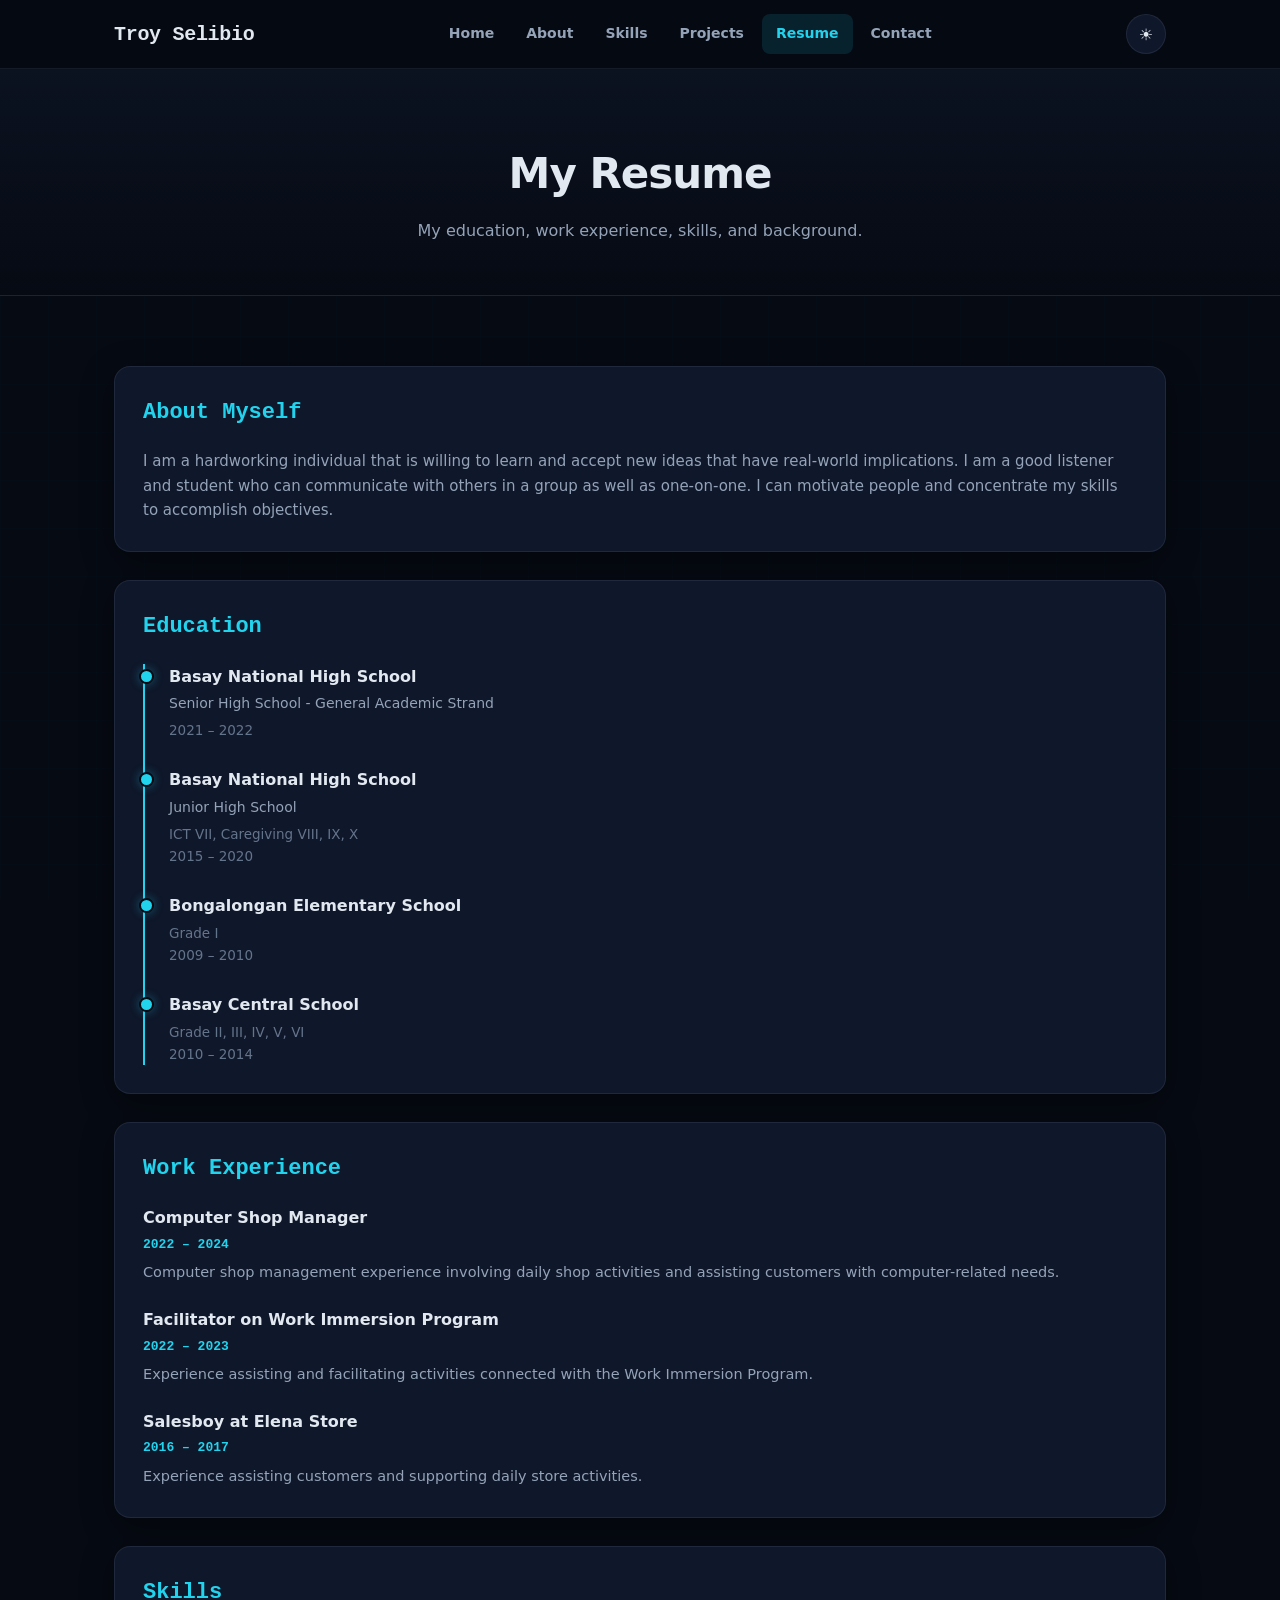
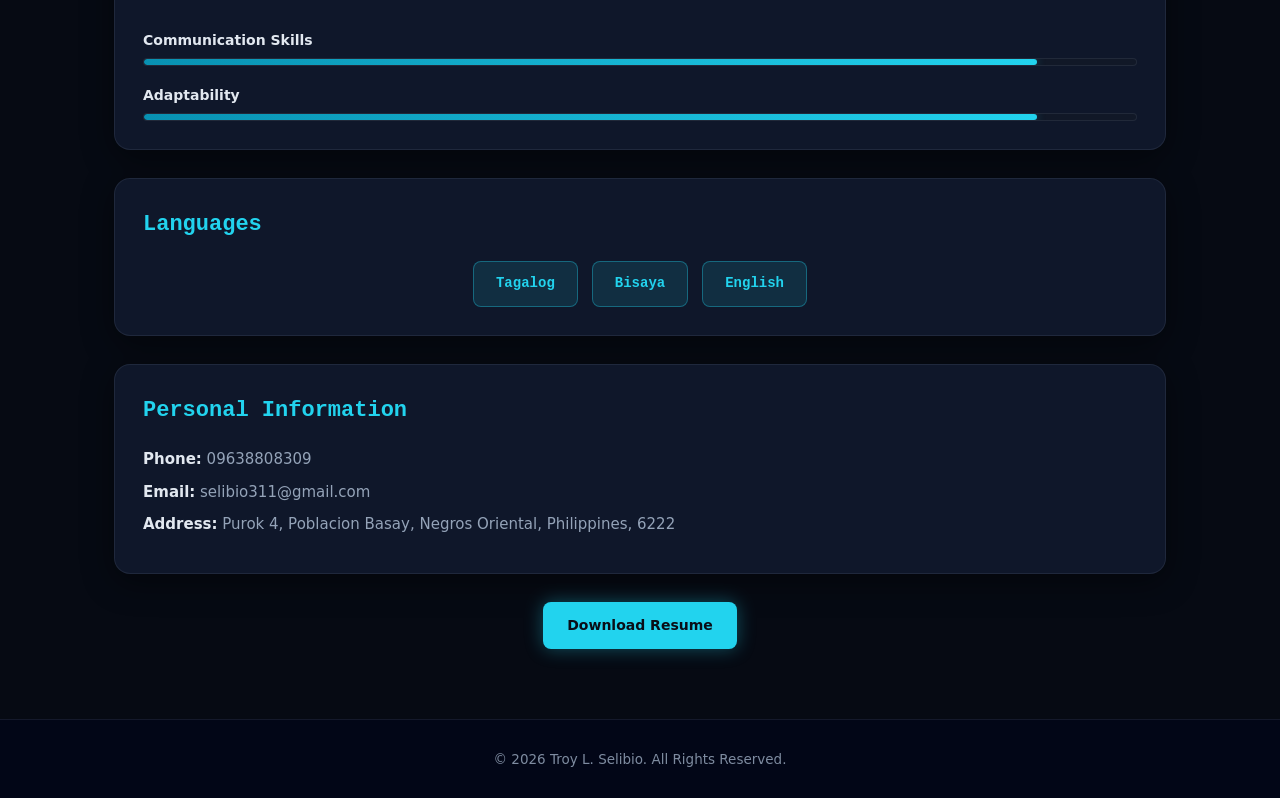
==== resume.html @ b9259969 "Add files via upload" ====
<!DOCTYPE html>
<html lang="en">
<head>

    <meta charset="UTF-8">
    <meta name="viewport" content="width=device-width, initial-scale=1.0">

    <title>Resume | Troy Selibio</title>

    <link rel="stylesheet" href="css/style.css">

</head>

<body>

    <!-- Navigation -->
    <header class="header">

        <nav class="navbar">

            <a href="index.html" class="logo">
                Troy Selibio
            </a>

            <button class="menu-toggle" id="menu-toggle">
                ☰
            </button>

            <ul class="nav-links" id="nav-links">

                <li><a href="index.html">Home</a></li>

                <li><a href="about.html">About</a></li>

                <li><a href="skills.html">Skills</a></li>

                <li><a href="projects.html">Projects</a></li>

                <li>
                    <a href="resume.html" class="active">
                        Resume
                    </a>
                </li>

                <li><a href="contact.html">Contact</a></li>

            </ul>

            <button id="theme-toggle" class="theme-btn">
                🌙
            </button>

        </nav>

    </header>


    <main>

        <!-- Page Header -->
        <section class="page-header">

            <div class="container">

                <h1>My Resume</h1>

                <p>
                    My education, work experience, skills,
                    and background.
                </p>

            </div>

        </section>


        <section class="section">

            <div class="container">


                <!-- About Myself -->
                <div class="resume-card">

                    <h2>
                        About Myself
                    </h2>

                    <p>
                        I am a hardworking individual that is willing
                        to learn and accept new ideas that have
                        real-world implications. I am a good listener
                        and student who can communicate with others
                        in a group as well as one-on-one. I can motivate
                        people and concentrate my skills to accomplish
                        objectives.
                    </p>

                </div>


                <!-- Education -->
                <div class="resume-card">

                    <h2>
                        Education
                    </h2>


                    <div class="timeline">

                        <div class="timeline-item">

                            <h3>
                                Basay National High School
                            </h3>

                            <h4>
                                Senior High School -
                                General Academic Strand
                            </h4>

                            <p>
                                2021 – 2022
                            </p>

                        </div>


                        <div class="timeline-item">

                            <h3>
                                Basay National High School
                            </h3>

                            <h4>
                                Junior High School
                            </h4>

                            <p>
                                ICT VII, Caregiving VIII, IX, X
                            </p>

                            <p>
                                2015 – 2020
                            </p>

                        </div>


                        <div class="timeline-item">

                            <h3>
                                Bongalongan Elementary School
                            </h3>

                            <p>
                                Grade I
                            </p>

                            <p>
                                2009 – 2010
                            </p>

                        </div>


                        <div class="timeline-item">

                            <h3>
                                Basay Central School
                            </h3>

                            <p>
                                Grade II, III, IV, V, VI
                            </p>

                            <p>
                                2010 – 2014
                            </p>

                        </div>

                    </div>

                </div>


                <!-- Work Experience -->
                <div class="resume-card">

                    <h2>
                        Work Experience
                    </h2>


                    <div class="experience-list">


                        <div class="experience-item">

                            <h3>
                                Computer Shop Manager
                            </h3>

                            <span>
                                2022 – 2024
                            </span>

                            <p>
                                Computer shop management experience
                                involving daily shop activities and
                                assisting customers with computer-related
                                needs.
                            </p>

                        </div>


                        <div class="experience-item">

                            <h3>
                                Facilitator on Work Immersion Program
                            </h3>

                            <span>
                                2022 – 2023
                            </span>

                            <p>
                                Experience assisting and facilitating
                                activities connected with the Work
                                Immersion Program.
                            </p>

                        </div>


                        <div class="experience-item">

                            <h3>
                                Salesboy at Elena Store
                            </h3>

                            <span>
                                2016 – 2017
                            </span>

                            <p>
                                Experience assisting customers and
                                supporting daily store activities.
                            </p>

                        </div>


                    </div>

                </div>


                <!-- Skills -->
                <div class="resume-card">

                    <h2>
                        Skills
                    </h2>

                    <div class="resume-skills">

                        <div class="skill-item">

                            <span>
                                Communication Skills
                            </span>

                            <div class="skill-line">

                                <div
                                    class="skill-progress"
                                    data-width="90%">
                                </div>

                            </div>

                        </div>


                        <div class="skill-item">

                            <span>
                                Adaptability
                            </span>

                            <div class="skill-line">

                                <div
                                    class="skill-progress"
                                    data-width="90%">
                                </div>

                            </div>

                        </div>

                    </div>

                </div>


                <!-- Languages -->
                <div class="resume-card">

                    <h2>
                        Languages
                    </h2>

                    <div class="language-list">

                        <span>Tagalog</span>

                        <span>Bisaya</span>

                        <span>English</span>

                    </div>

                </div>


                <!-- Personal Information -->
                <div class="resume-card">

                    <h2>
                        Personal Information
                    </h2>


                    <div class="personal-info">

                        <p>
                            <strong>Phone:</strong>
                            09638808309
                        </p>

                        <p>
                            <strong>Email:</strong>
                            selibio311@gmail.com
                        </p>

                        <p>
                            <strong>Address:</strong>
                            Purok 4, Poblacion Basay,
                            Negros Oriental, Philippines, 6222
                        </p>

                    </div>

                </div>


                <!-- Resume Download -->
                <div class="resume-download">

                    <a
                        href="TROY-RESUME-Final.pdf"
                        class="btn"
                        download>
                        Download Resume
                    </a>

                </div>


            </div>

        </section>

    </main>


    <footer class="footer">

        <p>
            &copy; 2026 Troy L. Selibio. All Rights Reserved.
        </p>

    </footer>


    <script src="js/script.js"></script>

</body>
</html>
---- css/style.css ----
/* =========================================
   TECH THEME – TROY L. SELIBIO PORTFOLIO
========================================= */

:root {
    --bg-primary: #060a13;
    --bg-secondary: #0b1220;
    --bg-card: #0f172a;
    --bg-elevated: #111827;
    --bg-header: rgba(6, 10, 19, 0.92);

    --text-primary: #e2e8f0;
    --text-secondary: #94a3b8;
    --text-muted: #64748b;

    --accent: #22d3ee;
    --accent-dim: #0891b2;
    --accent-glow: rgba(34, 211, 238, 0.35);
    --accent-soft: rgba(34, 211, 238, 0.12);

    --neon-green: #4ade80;
    --border: rgba(148, 163, 184, 0.12);
    --border-accent: rgba(34, 211, 238, 0.35);

    --radius: 12px;
    --radius-lg: 16px;
    --shadow: 0 8px 32px rgba(0, 0, 0, 0.45);
    --glow: 0 0 20px var(--accent-glow);

    --font-sans: "Segoe UI", system-ui, -apple-system, BlinkMacSystemFont, "Helvetica Neue", Arial, sans-serif;
    --font-mono: "Cascadia Code", "Fira Code", "JetBrains Mono", "SF Mono", Consolas, monospace;
    --transition: 0.25s cubic-bezier(0.4, 0, 0.2, 1);
}

/* Light mode */
body:not(.dark-mode) {
    --bg-primary: #f1f5f9;
    --bg-secondary: #e2e8f0;
    --bg-card: #ffffff;
    --bg-elevated: #f8fafc;
    --bg-header: rgba(255, 255, 255, 0.92);
    --text-primary: #0f172a;
    --text-secondary: #334155;
    --text-muted: #64748b;
    --accent: #0891b2;
    --accent-dim: #0e7490;
    --accent-glow: rgba(8, 145, 178, 0.25);
    --accent-soft: rgba(8, 145, 178, 0.1);
    --border: rgba(15, 23, 42, 0.1);
    --border-accent: rgba(8, 145, 178, 0.4);
    --shadow: 0 8px 30px rgba(15, 23, 42, 0.08);
}

* {
    margin: 0;
    padding: 0;
    box-sizing: border-box;
}

html {
    scroll-behavior: smooth;
}

body {
    font-family: var(--font-sans);
    background: var(--bg-primary);
    color: var(--text-primary);
    line-height: 1.65;
    transition: background 0.35s, color 0.35s;
    min-height: 100vh;
    position: relative;
    overflow-x: hidden;
}

body::before {
    content: "";
    position: fixed;
    inset: 0;
    background-image:
        linear-gradient(rgba(34, 211, 238, 0.03) 1px, transparent 1px),
        linear-gradient(90deg, rgba(34, 211, 238, 0.03) 1px, transparent 1px);
    background-size: 48px 48px;
    pointer-events: none;
    z-index: -1;
    opacity: 0.55;
}

body:not(.dark-mode)::before {
    background-image:
        linear-gradient(rgba(8, 145, 178, 0.04) 1px, transparent 1px),
        linear-gradient(90deg, rgba(8, 145, 178, 0.04) 1px, transparent 1px);
}

a {
    text-decoration: none;
    color: inherit;
    transition: color var(--transition);
}

img {
    max-width: 100%;
    display: block;
}

button, input, textarea {
    font-family: inherit;
}

ul {
    list-style: none;
}

.container {
    max-width: 1100px;
    margin: 0 auto;
    padding: 0 24px;
}


/* ========== HEADER ========== */

.header {
    width: 100%;
    background: var(--bg-header);
    backdrop-filter: blur(16px);
    -webkit-backdrop-filter: blur(16px);
    border-bottom: 1px solid var(--border);
    position: sticky;
    top: 0;
    z-index: 1000;
}

.navbar {
    max-width: 1100px;
    margin: 0 auto;
    padding: 14px 24px;
    display: flex;
    align-items: center;
    justify-content: space-between;
    gap: 16px;
}

.logo {
    font-size: 20px;
    font-weight: 700;
    font-family: var(--font-mono);
    color: var(--text-primary);
    letter-spacing: -0.3px;
    white-space: nowrap;
}

.logo:hover {
    color: var(--accent);
}

.nav-links {
    display: flex;
    align-items: center;
    gap: 4px;
}

.nav-links a {
    display: block;
    padding: 8px 14px;
    font-size: 14px;
    font-weight: 600;
    border-radius: 8px;
    color: var(--text-secondary);
    transition: all var(--transition);
}

.nav-links a:hover,
.nav-links a.active {
    color: var(--accent);
    background: var(--accent-soft);
}

.menu-toggle {
    display: none;
    border: none;
    background: transparent;
    font-size: 26px;
    cursor: pointer;
    color: var(--text-primary);
    line-height: 1;
}

.theme-btn {
    border: 1px solid var(--border);
    background: var(--bg-card);
    border-radius: 50%;
    width: 40px;
    height: 40px;
    cursor: pointer;
    font-size: 16px;
    display: flex;
    align-items: center;
    justify-content: center;
    transition: all var(--transition);
    color: var(--text-primary);
    flex-shrink: 0;
}

.theme-btn:hover {
    border-color: var(--accent);
    box-shadow: var(--glow);
}


/* ========== HERO ========== */

.hero {
    max-width: 1100px;
    margin: 0 auto;
    padding: 80px 24px 60px;
    display: grid;
    grid-template-columns: 1.2fr 0.8fr;
    align-items: center;
    gap: 48px;
    min-height: 560px;
}

.hero-small-text {
    color: var(--accent);
    font-size: 13px;
    font-weight: 700;
    letter-spacing: 2.5px;
    text-transform: uppercase;
    font-family: var(--font-mono);
    margin-bottom: 10px;
}

.hero h1 {
    font-size: clamp(36px, 5vw, 56px);
    font-weight: 800;
    line-height: 1.1;
    letter-spacing: -1px;
    margin-bottom: 12px;
}

.hero h2 {
    font-size: 18px;
    font-weight: 500;
    color: var(--accent);
    font-family: var(--font-mono);
    margin-bottom: 18px;
}

.hero-content > p {
    color: var(--text-secondary);
    font-size: 16px;
    max-width: 520px;
    margin-bottom: 28px;
}

.hero-buttons {
    display: flex;
    gap: 14px;
    flex-wrap: wrap;
}

.btn {
    display: inline-block;
    padding: 12px 24px;
    border: none;
    border-radius: 8px;
    background: var(--accent);
    color: #0a0e17;
    font-weight: 700;
    font-size: 14px;
    cursor: pointer;
    transition: all var(--transition);
    box-shadow: 0 0 18px var(--accent-glow);
}

.btn:hover {
    transform: translateY(-2px);
    box-shadow: 0 0 28px var(--accent-glow);
    filter: brightness(1.08);
}

.secondary-btn {
    background: transparent;
    color: var(--accent);
    border: 1.5px solid var(--accent);
    box-shadow: none;
}

.secondary-btn:hover {
    background: var(--accent-soft);
    color: var(--accent);
    box-shadow: 0 0 18px var(--accent-glow);
}

.hero-image {
    display: flex;
    justify-content: center;
}

.hero-image img {
    width: 280px;
    height: 280px;
    object-fit: cover;
    border-radius: 50%;
    border: 3px solid var(--accent);
    box-shadow:
        0 0 0 8px var(--accent-soft),
        0 0 40px var(--accent-glow),
        var(--shadow);
}


/* ========== SECTIONS ========== */

.section {
    padding: 70px 0;
}

.section-title {
    font-size: 32px;
    font-weight: 800;
    text-align: center;
    margin-bottom: 12px;
    letter-spacing: -0.5px;
}

.section-description {
    text-align: center;
    color: var(--text-secondary);
    max-width: 640px;
    margin: 0 auto 40px;
    font-size: 16px;
}

.alternate-section {
    background: var(--bg-secondary);
    border-top: 1px solid var(--border);
    border-bottom: 1px solid var(--border);
}


/* ========== CARDS ========== */

.cards {
    display: grid;
    grid-template-columns: repeat(3, 1fr);
    gap: 24px;
}

.card {
    background: var(--bg-card);
    border: 1px solid var(--border);
    border-radius: var(--radius-lg);
    padding: 28px;
    box-shadow: var(--shadow);
    transition: all var(--transition);
}

.card:hover {
    transform: translateY(-5px);
    border-color: var(--border-accent);
    box-shadow: 0 12px 36px rgba(0, 0, 0, 0.35), 0 0 18px var(--accent-glow);
}

.card h3 {
    font-size: 18px;
    font-weight: 700;
    margin-bottom: 10px;
    color: var(--text-primary);
}

.card p {
    color: var(--text-secondary);
    font-size: 14.5px;
    margin-bottom: 14px;
}

.card a {
    color: var(--accent);
    font-weight: 600;
    font-size: 14px;
}

.card a:hover {
    text-decoration: underline;
}


/* ========== PAGE HEADER ========== */

.page-header {
    padding: 70px 0 50px;
    background: linear-gradient(180deg, var(--bg-secondary) 0%, var(--bg-primary) 100%);
    border-bottom: 1px solid var(--border);
    text-align: center;
}

.page-header h1 {
    font-size: 42px;
    font-weight: 800;
    letter-spacing: -1px;
    margin-bottom: 10px;
}

.page-header p {
    color: var(--text-secondary);
    font-size: 16px;
}


/* ========== PROJECTS ========== */

.project-filters {
    display: flex;
    justify-content: center;
    gap: 10px;
    flex-wrap: wrap;
    margin-bottom: 36px;
}

.filter-btn {
    padding: 9px 18px;
    border: 1.5px solid var(--border-accent);
    background: transparent;
    color: var(--accent);
    border-radius: 8px;
    cursor: pointer;
    font-weight: 600;
    font-size: 13px;
    font-family: var(--font-mono);
    transition: all var(--transition);
}

.filter-btn:hover,
.filter-btn.active {
    background: var(--accent);
    color: #0a0e17;
    box-shadow: 0 0 16px var(--accent-glow);
}

.project-grid {
    display: grid;
    grid-template-columns: repeat(2, 1fr);
    gap: 28px;
}

.project-card {
    background: var(--bg-card);
    border: 1px solid var(--border);
    border-radius: var(--radius-lg);
    overflow: hidden;
    box-shadow: var(--shadow);
    transition: all var(--transition);
}

.project-card:hover {
    transform: translateY(-5px);
    border-color: var(--border-accent);
    box-shadow: 0 14px 40px rgba(0, 0, 0, 0.4), 0 0 20px var(--accent-glow);
}

.project-card > img {
    width: 100%;
    height: 200px;
    object-fit: cover;
    background: var(--bg-elevated);
}

.project-content {
    padding: 22px;
}

.project-category {
    display: inline-block;
    color: var(--accent);
    font-size: 11px;
    font-weight: 700;
    letter-spacing: 1.2px;
    text-transform: uppercase;
    font-family: var(--font-mono);
    margin-bottom: 6px;
}

.project-content h2 {
    font-size: 20px;
    font-weight: 700;
    margin-bottom: 10px;
}

.project-content p {
    color: var(--text-secondary);
    font-size: 14.5px;
    margin-bottom: 10px;
}

.project-tech {
    display: flex;
    flex-wrap: wrap;
    gap: 8px;
    margin-top: 14px;
}

.project-tech span {
    background: var(--accent-soft);
    color: var(--accent);
    padding: 4px 10px;
    border-radius: 6px;
    font-size: 12px;
    font-weight: 600;
    font-family: var(--font-mono);
    border: 1px solid var(--border-accent);
}


/* ========== SKILLS ========== */

.skill-container {
    display: grid;
    grid-template-columns: 1fr 1fr;
    gap: 24px;
    max-width: 800px;
    margin: 0 auto;
}

.skill-box {
    background: var(--bg-card);
    border: 1px solid var(--border);
    border-radius: var(--radius);
    padding: 24px;
    box-shadow: var(--shadow);
}

.skill-box h3 {
    font-size: 17px;
    font-weight: 700;
    margin-bottom: 8px;
}

.skill-box p {
    color: var(--text-secondary);
    font-size: 14px;
    margin-bottom: 14px;
}

.skill-line {
    height: 8px;
    background: var(--bg-elevated);
    border-radius: 10px;
    overflow: hidden;
    border: 1px solid var(--border);
}

.skill-progress {
    height: 100%;
    width: 0;
    background: linear-gradient(90deg, var(--accent-dim), var(--accent));
    border-radius: 10px;
    transition: width 1.5s cubic-bezier(0.22, 1, 0.36, 1);
    box-shadow: 0 0 10px var(--accent-glow);
}

.language-list {
    display: flex;
    justify-content: center;
    gap: 14px;
    flex-wrap: wrap;
}

.language-list span {
    background: var(--accent-soft);
    color: var(--accent);
    padding: 10px 22px;
    border-radius: 8px;
    font-weight: 600;
    font-size: 14px;
    border: 1px solid var(--border-accent);
    font-family: var(--font-mono);
}


/* ========== RESUME ========== */

.resume-card {
    background: var(--bg-card);
    border: 1px solid var(--border);
    border-radius: var(--radius-lg);
    padding: 28px;
    margin-bottom: 28px;
    box-shadow: var(--shadow);
}

.resume-card h2 {
    font-size: 22px;
    font-weight: 800;
    margin-bottom: 18px;
    color: var(--accent);
    font-family: var(--font-mono);
}

.resume-card > p {
    color: var(--text-secondary);
    font-size: 15px;
}

.timeline {
    border-left: 2px solid var(--accent);
    padding-left: 24px;
}

.timeline-item {
    position: relative;
    margin-bottom: 26px;
}

.timeline-item:last-child {
    margin-bottom: 0;
}

.timeline-item::before {
    content: "";
    width: 11px;
    height: 11px;
    background: var(--accent);
    border-radius: 50%;
    position: absolute;
    left: -30px;
    top: 5px;
    box-shadow: 0 0 10px var(--accent-glow);
    border: 2px solid var(--bg-primary);
}

.timeline-item h3 {
    font-size: 16px;
    font-weight: 700;
    margin-bottom: 2px;
}

.timeline-item h4 {
    font-size: 14px;
    font-weight: 500;
    color: var(--text-secondary);
    margin-bottom: 4px;
}

.timeline-item p {
    color: var(--text-muted);
    font-size: 13.5px;
}

.experience-list {
    display: flex;
    flex-direction: column;
    gap: 22px;
}

.experience-item h3 {
    font-size: 16px;
    font-weight: 700;
    margin-bottom: 2px;
}

.experience-item span {
    display: block;
    color: var(--accent);
    font-size: 13px;
    font-weight: 600;
    font-family: var(--font-mono);
    margin-bottom: 6px;
}

.experience-item p {
    color: var(--text-secondary);
    font-size: 14.5px;
}

.resume-skills {
    display: flex;
    flex-direction: column;
    gap: 18px;
}

.skill-item span {
    display: block;
    font-size: 14px;
    font-weight: 600;
    margin-bottom: 6px;
}

.personal-info p {
    color: var(--text-secondary);
    font-size: 15px;
    margin-bottom: 8px;
}

.personal-info strong {
    color: var(--text-primary);
}

.resume-download {
    text-align: center;
    margin-top: 10px;
}


/* ========== CONTACT ========== */

.contact-grid {
    display: grid;
    grid-template-columns: 0.9fr 1.1fr;
    gap: 48px;
    align-items: start;
}

.contact-info h2 {
    font-size: 28px;
    font-weight: 800;
    margin-bottom: 12px;
}

.contact-info > p {
    color: var(--text-secondary);
    margin-bottom: 28px;
    font-size: 15px;
}

.contact-item {
    margin-bottom: 22px;
}

.contact-item h3 {
    font-size: 13px;
    font-weight: 700;
    color: var(--accent);
    text-transform: uppercase;
    letter-spacing: 1px;
    font-family: var(--font-mono);
    margin-bottom: 4px;
}

.contact-item p,
.contact-item a {
    color: var(--text-secondary);
    font-size: 15px;
}

.contact-item a:hover {
    color: var(--accent);
}

.social-links {
    margin-top: 28px;
}

.social-links h3 {
    font-size: 13px;
    font-weight: 700;
    color: var(--accent);
    text-transform: uppercase;
    letter-spacing: 1px;
    font-family: var(--font-mono);
    margin-bottom: 12px;
}

.social-links a {
    display: inline-block;
    background: var(--accent-soft);
    color: var(--accent);
    padding: 8px 14px;
    border-radius: 8px;
    font-size: 13px;
    font-weight: 600;
    margin-right: 8px;
    margin-bottom: 8px;
    border: 1px solid var(--border-accent);
    transition: all var(--transition);
}

.social-links a:hover {
    background: var(--accent);
    color: #0a0e17;
    box-shadow: 0 0 14px var(--accent-glow);
}

.contact-form-container {
    background: var(--bg-card);
    border: 1px solid var(--border);
    border-radius: var(--radius-lg);
    padding: 32px;
    box-shadow: var(--shadow);
}

.contact-form-container h2 {
    font-size: 22px;
    font-weight: 800;
    margin-bottom: 22px;
}

.form-group {
    margin-bottom: 18px;
}

.form-group label {
    display: block;
    margin-bottom: 6px;
    font-weight: 600;
    font-size: 14px;
    color: var(--text-secondary);
}

.form-group input,
.form-group textarea {
    width: 100%;
    padding: 12px 14px;
    border: 1px solid var(--border);
    border-radius: 8px;
    outline: none;
    background: var(--bg-elevated);
    color: var(--text-primary);
    font-size: 15px;
    transition: border-color var(--transition), box-shadow var(--transition);
    resize: vertical;
}

.form-group input:focus,
.form-group textarea:focus {
    border-color: var(--accent);
    box-shadow: 0 0 0 3px var(--accent-soft);
}

.form-group input::placeholder,
.form-group textarea::placeholder {
    color: var(--text-muted);
}

.error-message {
    display: block;
    color: #f87171;
    font-size: 13px;
    margin-top: 5px;
}

.success-message {
    color: var(--neon-green);
    font-weight: 600;
    font-size: 14px;
    margin-top: 14px;
}


/* ========== FOOTER ========== */

.footer {
    background: #020617;
    color: var(--text-secondary);
    text-align: center;
    padding: 28px 20px;
    border-top: 1px solid var(--border);
}

body:not(.dark-mode) .footer {
    background: #0f172a;
    color: #94a3b8;
}

.footer p {
    font-size: 13.5px;
    opacity: 0.85;
}


/* ========== RESPONSIVE ========== */

@media (max-width: 900px) {
    .menu-toggle {
        display: block;
    }

    .nav-links {
        position: absolute;
        top: 64px;
        left: 0;
        width: 100%;
        background: var(--bg-header);
        backdrop-filter: blur(16px);
        flex-direction: column;
        align-items: stretch;
        padding: 12px 20px 20px;
        display: none;
        border-bottom: 1px solid var(--border);
        box-shadow: 0 12px 30px rgba(0, 0, 0, 0.3);
    }

    .nav-links.show {
        display: flex;
    }

    .nav-links a {
        width: 100%;
        padding: 12px 14px;
    }

    .hero {
        grid-template-columns: 1fr;
        text-align: center;
        min-height: auto;
        padding-top: 50px;
    }

    .hero-content > p {
        margin-left: auto;
        margin-right: auto;
    }

    .hero-buttons {
        justify-content: center;
    }

    .hero-image {
        order: -1;
    }

    .hero-image img {
        width: 220px;
        height: 220px;
    }

    .cards {
        grid-template-columns: 1fr;
    }

    .project-grid {
        grid-template-columns: 1fr;
    }

    .skill-container {
        grid-template-columns: 1fr;
    }

    .contact-grid {
        grid-template-columns: 1fr;
    }
}

@media (max-width: 600px) {
    .navbar {
        padding: 12px 16px;
    }

    .logo {
        font-size: 17px;
    }

    .hero {
        padding: 40px 16px;
    }

    .hero h1 {
        font-size: 32px;
    }

    .section {
        padding: 50px 0;
    }

    .page-header {
        padding: 50px 0 36px;
    }

    .page-header h1 {
        font-size: 32px;
    }

    .section-title {
        font-size: 26px;
    }

    .contact-form-container {
        padding: 24px 18px;
    }

    .resume-card {
        padding: 22px 18px;
    }
}

/* ========== SKILL BARS (Skills page) ========== */

.skills-bars {
    max-width: 750px;
    margin: 0 auto;
}

.skill-bar-item {
    margin-bottom: 24px;
}

.skill-bar-header {
    display: flex;
    justify-content: space-between;
    align-items: center;
    margin-bottom: 8px;
}

.skill-bar-header h3 {
    font-size: 15px;
    font-weight: 600;
    font-family: var(--font-mono);
}

.skill-bar-header span {
    color: var(--accent);
    font-weight: 700;
    font-size: 14px;
    font-family: var(--font-mono);
}
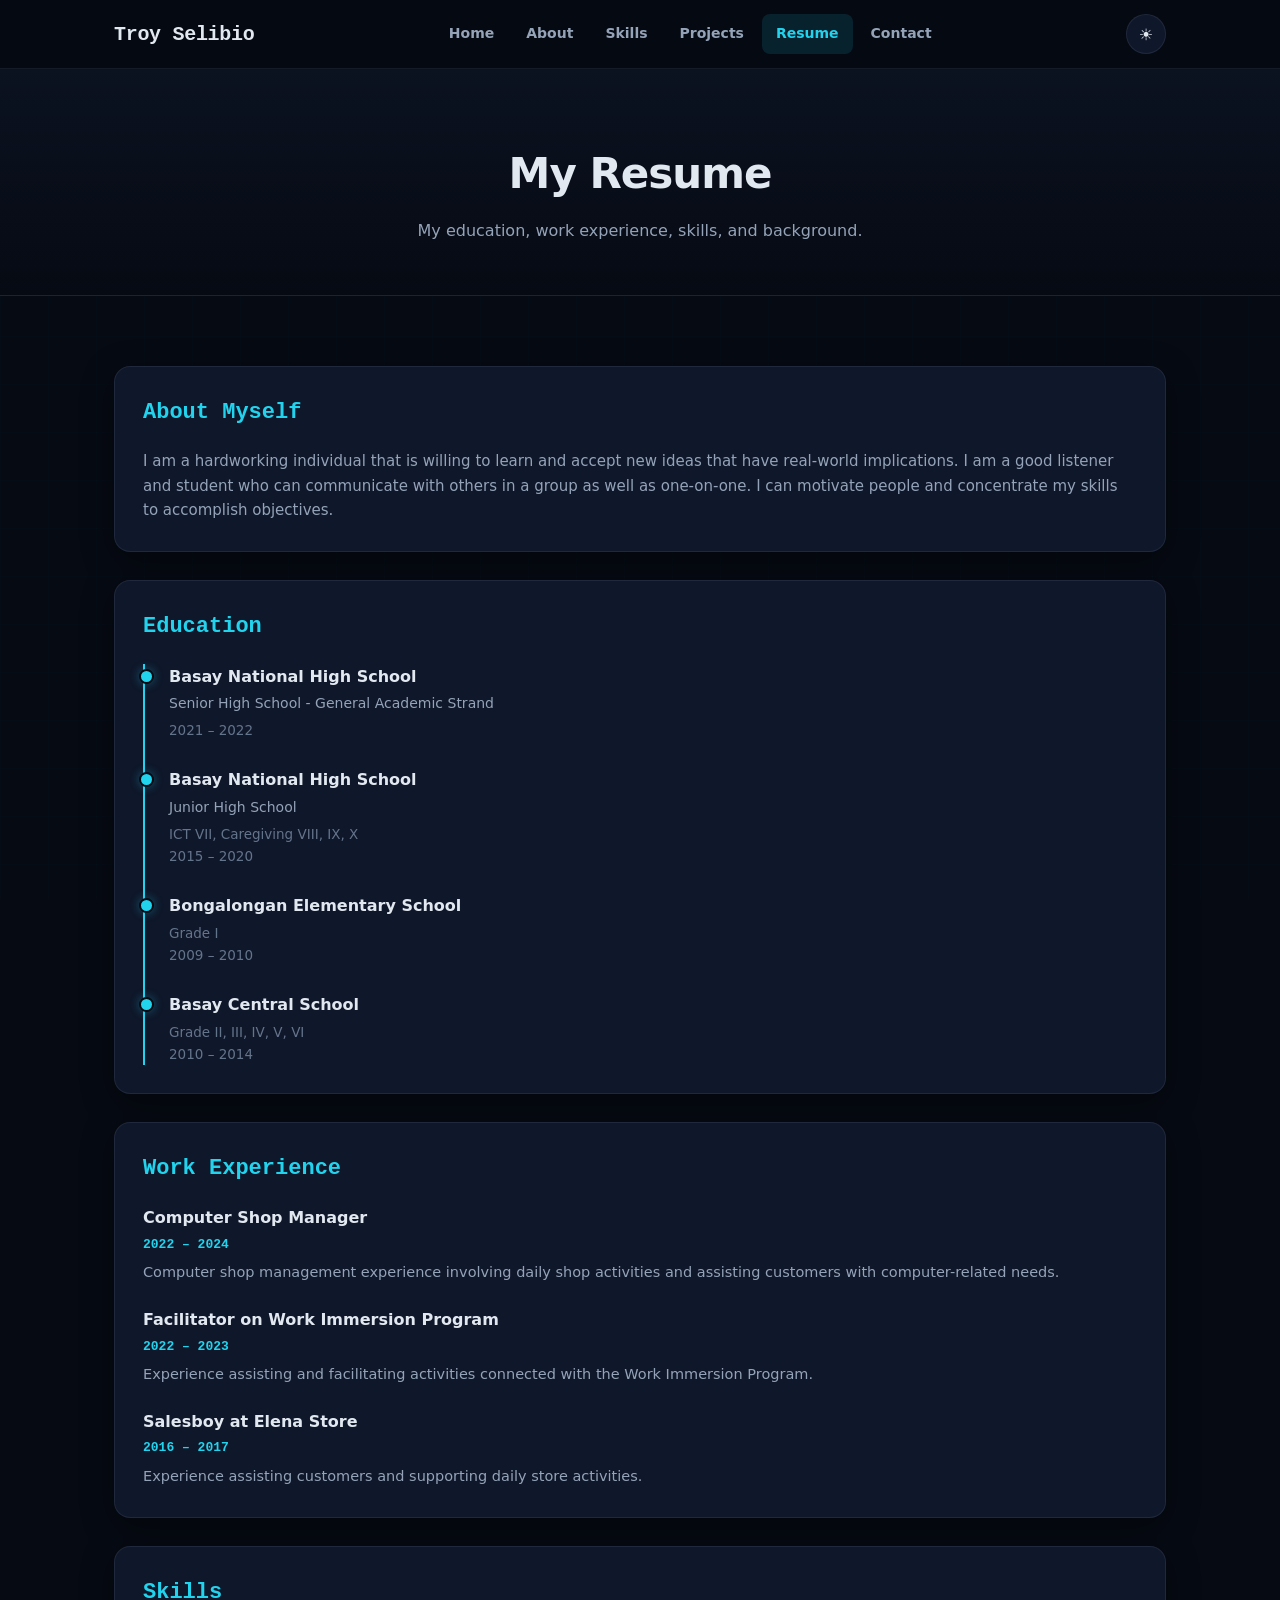
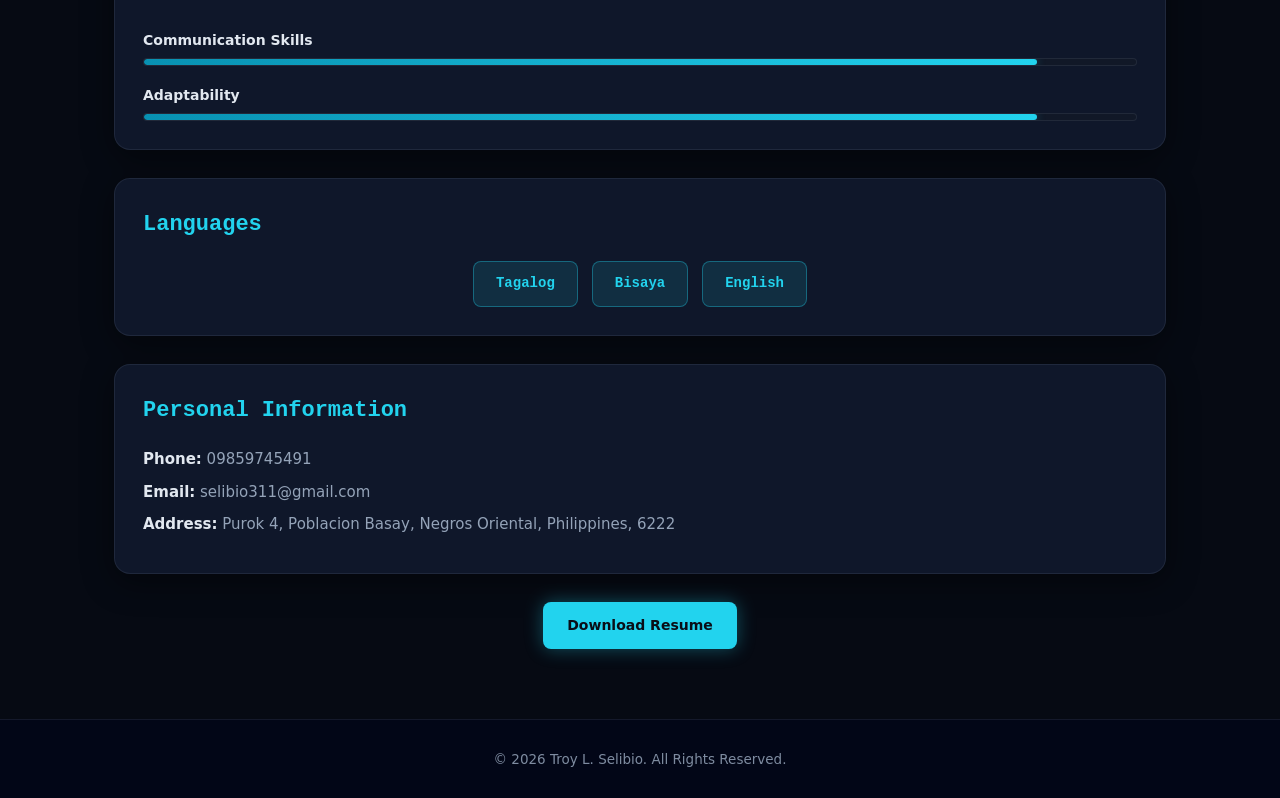
==== commit 474c4b5a: "Update resume.html" ====
--- a/resume.html
+++ b/resume.html
@@ -340,7 +340,7 @@
 
                         <p>
                             <strong>Phone:</strong>
-                            09638808309
+                            09859745491
                         </p>
 
                         <p>
@@ -391,4 +391,4 @@
     <script src="js/script.js"></script>
 
 </body>
-</html>+</html>
